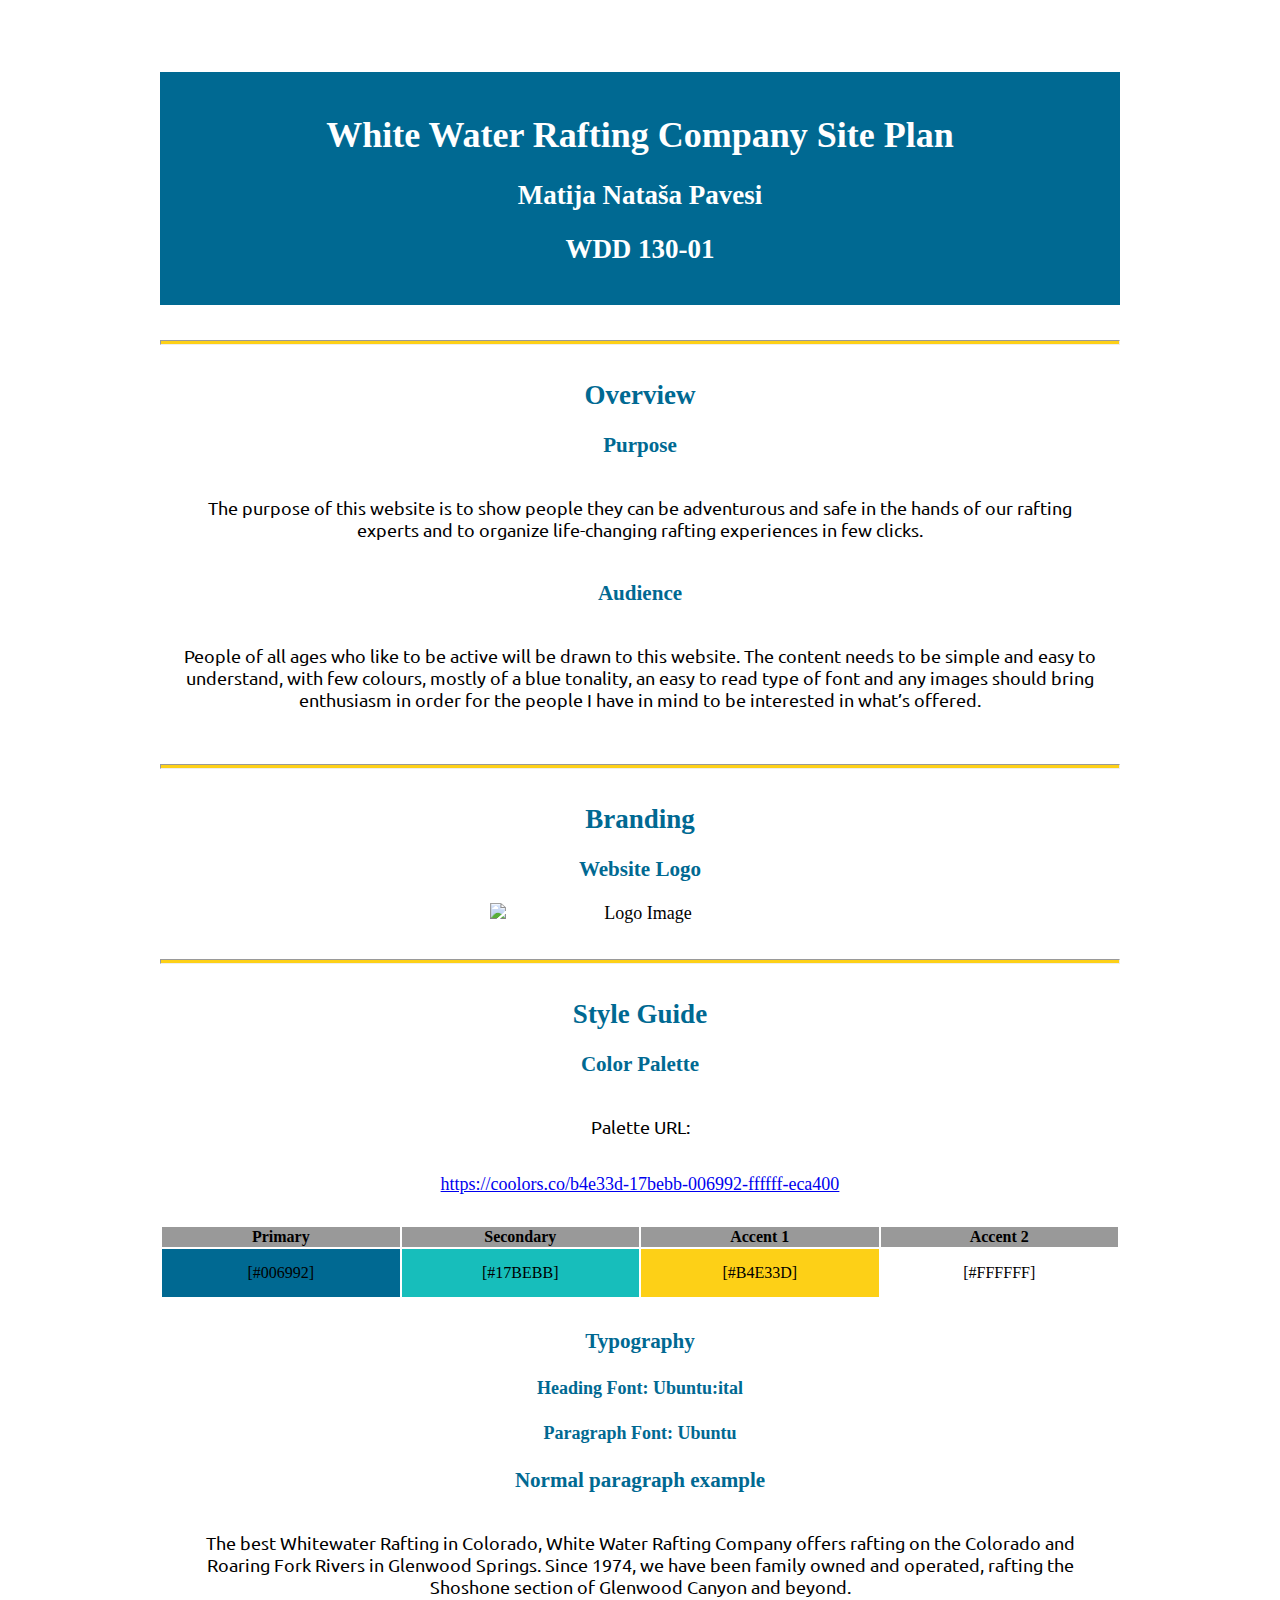
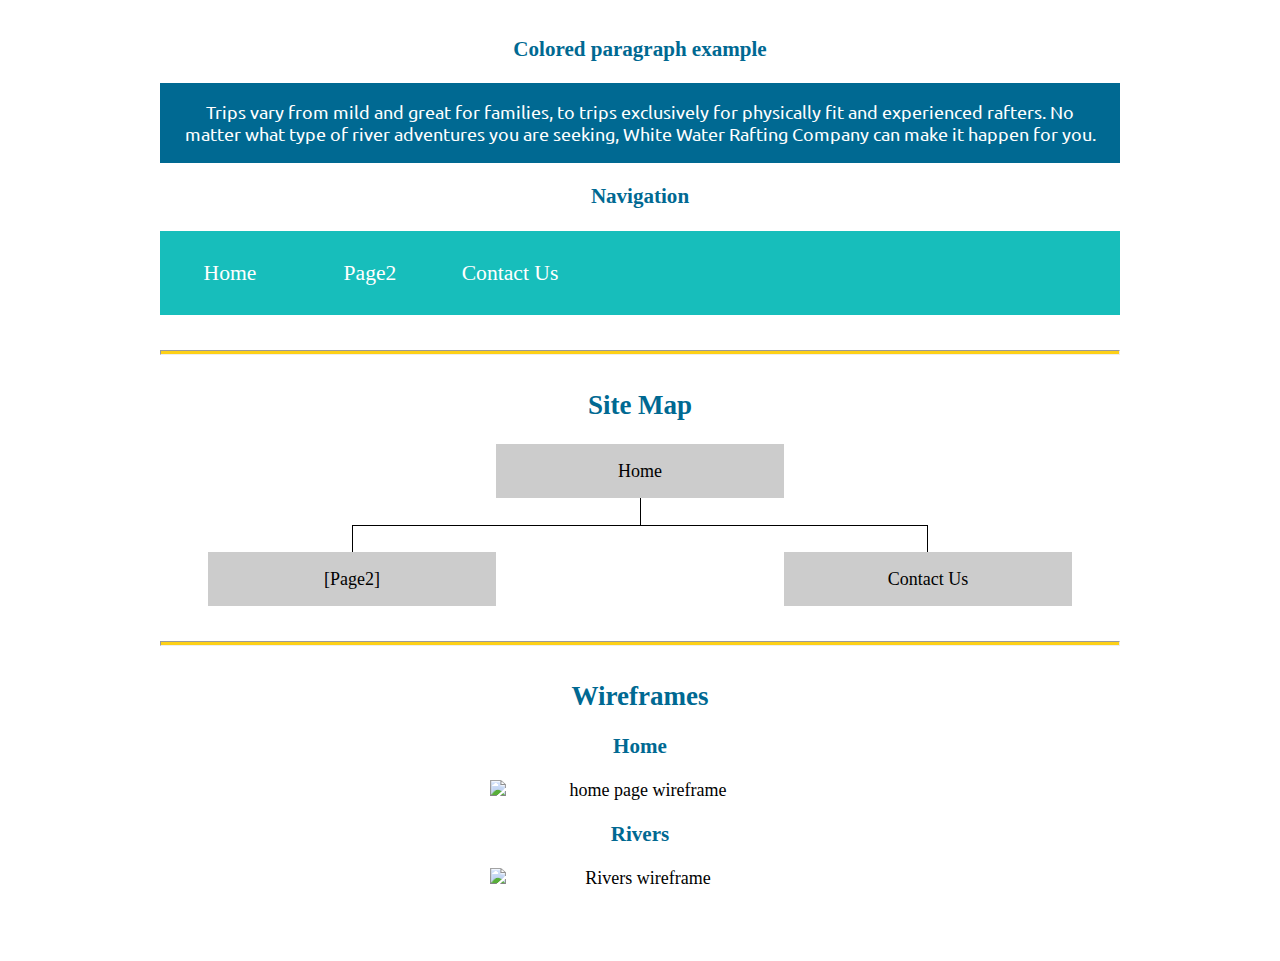
==== index.html @ e39a889e "Update and rename in.html to index.html" ====
<head>
    <meta charset="utf-8">
    <title>Site Plan</title>
    <link type="text/css" rel="stylesheet" href="site-plan-rafting.css">
  </head>
  
  <body>
    <header>
      <h1>White Water Rafting Company Site Plan</h1>
      <h2>Matija Nataša Pavesi</h2>
      <h2>WDD 130-01</h2>
      <!-- In the header above, add the name of your site, your name and class number. For example if you are in section 3 you would put WDD 130-03 -->
    </header>
    <main>
      <!-- ------------------------Steps 2-5------------------------------ -->
      <hr>
      <h2>Overview</h2>
      <h3>Purpose</h3>
      <p>The purpose of this website is to show people they can be adventurous and safe in the hands of our rafting experts and to organize life-changing rafting experiences in few clicks.</p>
      <!-- change this -->
  
      <h3>Audience</h3>
      <p>People of all ages who like to be active will be drawn to this website. The content needs to be simple and easy to understand, with few colours, mostly of a blue tonality, an easy to read type of font and any images should bring enthusiasm in order for the people I have in mind to be interested in what’s offered.</p>
      <!-- change this -->
  
      <hr>
      <h2>Branding</h2>
      <h3>Website Logo</h3>
      <!-- Replace this with some sort of logo for your site.  A logo can be as simple as the name of your site in a nice font :) -->
      <img src="White_Water_Rafting_Logo.png" alt="Logo Image">
      <hr>
      <h2>Style Guide</h2>
  
      <!-- ------------------------Steps 6-9------------------------------ -->
  
      <h3>Color Palette</h3>
      <!--  The colors you choose for a website are one of the most important decisions you will make. Follow the instructions on the activity in Canvas then return and replace the color codes below with the hex color codes (the 6 digit numbers that show at the bottom of each color) for the colors you have chosen below.  You should have at least 2 colors but do not have to fill in all 4 if you do not need them.  -->
  
      <!-- Copy and paste the URL to your finished palette below. Replace the href value that is there with yours. Make sure to paste it into both the href value and the content text of the <a> tag -->
      <p>Palette URL:</p>
      <a href="https://coolors.co/b4e33d-17bebb-006992-ffffff-eca400" target="_blank">https://coolors.co/b4e33d-17bebb-006992-ffffff-eca400</a>
  
      <table class="colors">
        <tbody><tr>
          <th>Primary</th>
          <th>Secondary</th>
          <th>Accent 1</th>
          <th>Accent 2</th>
        </tr>
        <!-- Replace the numbers in the boxes below with your hex color codes. Then switch to the site-plan.css file and change your colors there as well. -->
        <tr>
          <td class="primary">[#006992]</td>
          <td class="secondary">[#17BEBB]</td>
          <td class="accent1">[#B4E33D]</td>
          <td class="accent2">[#FFFFFF]</td>
        </tr>
      </tbody></table>
  
      <!-- ------------------------Steps 10-12------------------------------ -->
  
      <h3>Typography</h3>
      <!-- Choose a font for your paragraphs (body copy) and headlines. What font(s) have you chosen? Think also about which of your colors above you might use for background and font colors. -->
  
      <h4>
        Heading Font: Ubuntu:ital
        <!-- change this -->
      </h4>
      <h4>
        Paragraph Font: Ubuntu
        <!-- change this -->
      </h4>
      <h3>Normal paragraph example</h3>
      <p>
        The best Whitewater Rafting in Colorado, White Water Rafting Company
        offers rafting on the Colorado and Roaring Fork Rivers in Glenwood
        Springs. Since 1974, we have been family owned and operated, rafting the
        Shoshone section of Glenwood Canyon and beyond.
      </p>
      <h3>Colored paragraph example</h3>
      <p class="colored">
        Trips vary from mild and great for families, to trips exclusively for
        physically fit and experienced rafters. No matter what type of river
        adventures you are seeking, White Water Rafting Company can make it
        happen for you.
      </p>
  
      <!-- ------------------------Step 13------------------------------ -->
  
      <h3>Navigation</h3>
      <!-- Think about how you want your navigation bar to look. In the site-plan.css file change the colors to your colors to get the look you desire. -->
      <nav>
        <a href="#">Home</a>
        <a href="#">Page2</a>
        <a href="#">Contact Us</a>
      </nav>
      <hr>
      <h2>Site Map</h2>
      <div class="sitemap">
        <div class="sm-home">Home</div>
        <div class="sm-page2">
          [Page2]
          <!-- this page will have a name later -->
        </div>
        <div class="sm-page3">Contact Us</div>
  
        <div class="top">&nbsp;</div>
        <div class="left">&nbsp;</div>
        <div class="right">&nbsp;</div>
      </div>
      <hr>
      <h2>Wireframes</h2>
      <!-- Create an additional wireframe for your site. List it here below the Home page wireframe. -->
  
      <h3>Home</h3>
  
      <img src="https://byui-wdd.github.io/wdd130/rafting_images/wireframe_home.png" alt="home page wireframe">
  
      <h3>Rivers</h3>
  
      <img src="https://gomockingbird.com/projects/rfa2q76/4gXVnC" alt="Rivers wireframe">
    </main>
  
  
      </body>
---- site-plan-rafting.css ----
/* if you are using any Google fonts change the font names below to your fonts. 
Any spaces in your font name should be replaced with a +. 
Fonts are separated by a | */
@import url('https://fonts.googleapis.com/css2?family=Ubuntu:ital,wght@0,400;1,300&display=swap');

:root {
  /* change the values below to your colors from your palette */
  --primary-color: #006992   ;
  --secondary-color: #17BEBB ;
  --accent1-color: #FDD017;
  --accent2-color: white;

  /* change the values below to your chosen font(s) */
  --heading-font: "Ubuntu:ital";
  --paragraph-font: "Ubuntu", Akzidenz-Grotesk, sans-serif;

  /* these colors below should be chosen from among your palette colors above */
  --headline-color-on-white: #006992;  /* headlines on a white background */ 
  --headline-color-on-color: white; /* headlines on a colored background */ 
  --paragraph-color-on-white: #006992; /* paragraph text on a white background */ 
  --paragraph-color-on-color: white; /* paragraph text on a colored background */ 
  --paragraph-background-color: #006992  ;
  --nav-link-color: white;
  --nav-background-color: #17BEBB;
  --nav-hover-link-color: white;
  --nav-hover-background-color: #006992;
}


/*  Look around below...but DON'T CHANGE ANYTHING! */

body {
  max-width: 960px;
  margin: 0 auto;
  padding: 4em;
  font-size: 18px;
  text-align: center;
}
img {
  display: block;
  margin: 0 auto;
  max-width: 300px;
}
h1, h2, h3, h4, h5, h6 {
  font-family: var(--heading-font);
  color: var(--headline-color-on-white);
}
h2 {
  text-align: center;
}
hr {
  height: 3px;
  margin: 35px 0;
  background: var(--accent1-color);
}
header {
  padding: 1em;
  text-align: center;
  color: var(--paragraph-color-on-color);
  background-color: var(--paragraph-background-color);
}
header > h1, header > h2 {
  color: var(--headline-color-on-color);
}
p {
  font-family: var(--paragraph-font);
  color: var(--paragraph-color);
  padding: 1em;
}
.colors {
  width: 100%;
  min-width: 350px;
  margin: 30px auto;
  text-align: center;
}
.colors th {
  background-color: #999;
}
.colors td{
  width: 25%;
  height: 3em;
}
.primary {
  background-color: var(--primary-color);
}
.secondary {
  background-color: var(--secondary-color);
}
.accent1 {
  background-color: var(--accent1-color);
}
.accent2{
  background-color: var(--accent2-color);
}
p.colored {
  background-color: var(--paragraph-background-color);
  color: var(--paragraph-color-on-color);
}
nav {
  background-color: var(--nav-background-color);
  line-height: 3em;
  text-align: center;
  font-size: 1.2em;
}
nav  {
  list-style-type: none;
  display: flex;
}
nav a {
  padding:1em;
  min-width: 120px;
  text-decoration: none;
  padding: 10px;
}
nav a:link, nav a:visited {
  color: var(--nav-link-color);
}
nav a:hover {
  color: var(--nav-hover-link-color);
  background-color: var(--nav-hover-background-color);
}
.sitemap {
  display: grid;
  justify-content: center;

  grid-template-columns: repeat(6, 15%);
  grid-template-rows: 3em 1.5em 1.5em 3em;
  grid-template-areas: ". . home home . ."
    ". . . top . ."
    ". left left right right ."
    "page2 page2 . . page3 page3";
}
.sitemap > div {
  text-align: center;
}
.sm-home {
  grid-area: home;
  background-color: #ccc;
  line-height: 3em;
}
.sm-page2 {
  grid-area: page2;
  background-color: #ccc;
  line-height: 3em;
}
.sm-page3 {
  grid-area: page3;
  background-color: #ccc;
  line-height: 3em;
}
.top {
  grid-area: top;
  border-left: 1px solid;
}
.left {
  grid-area: left;
  border-top: 1px solid;
  border-left: 1px solid;
}
.right {
  grid-area: right;
  border-top: 1px solid;
  border-right: 1px solid;
	}
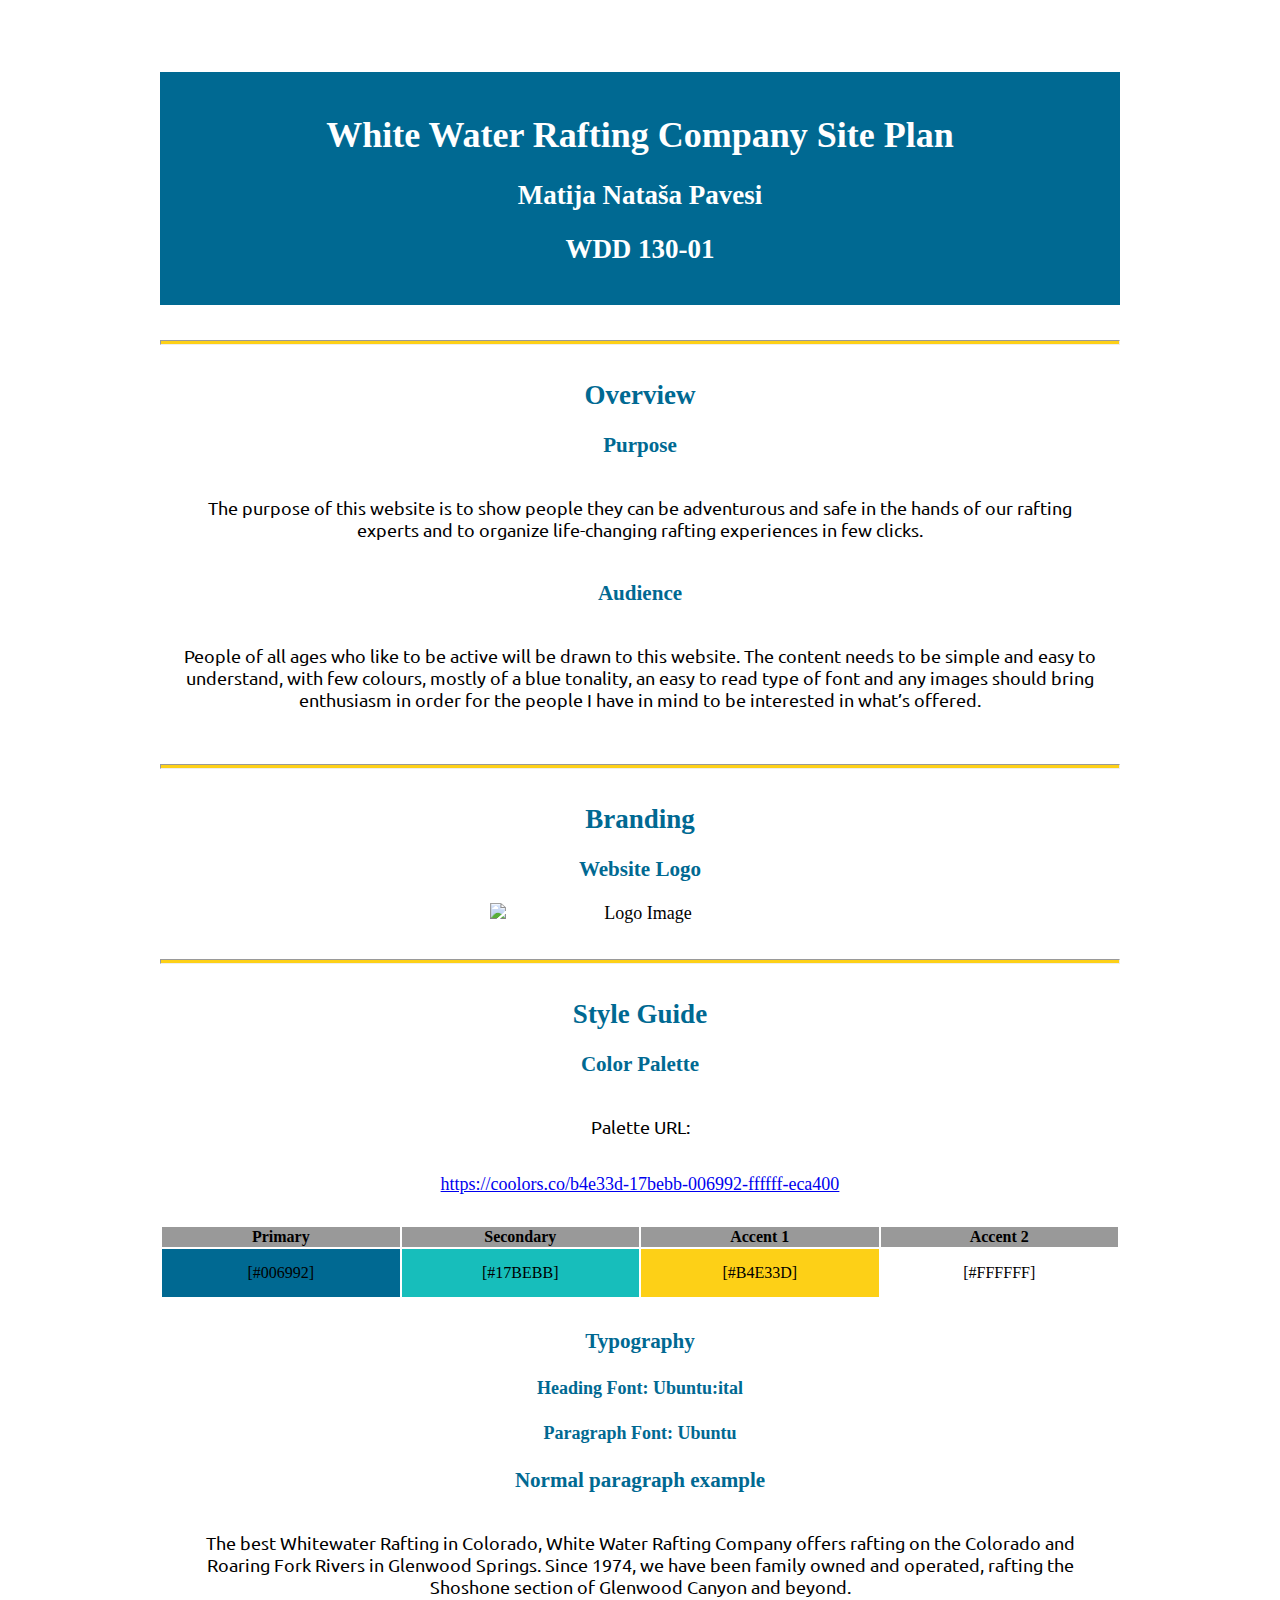
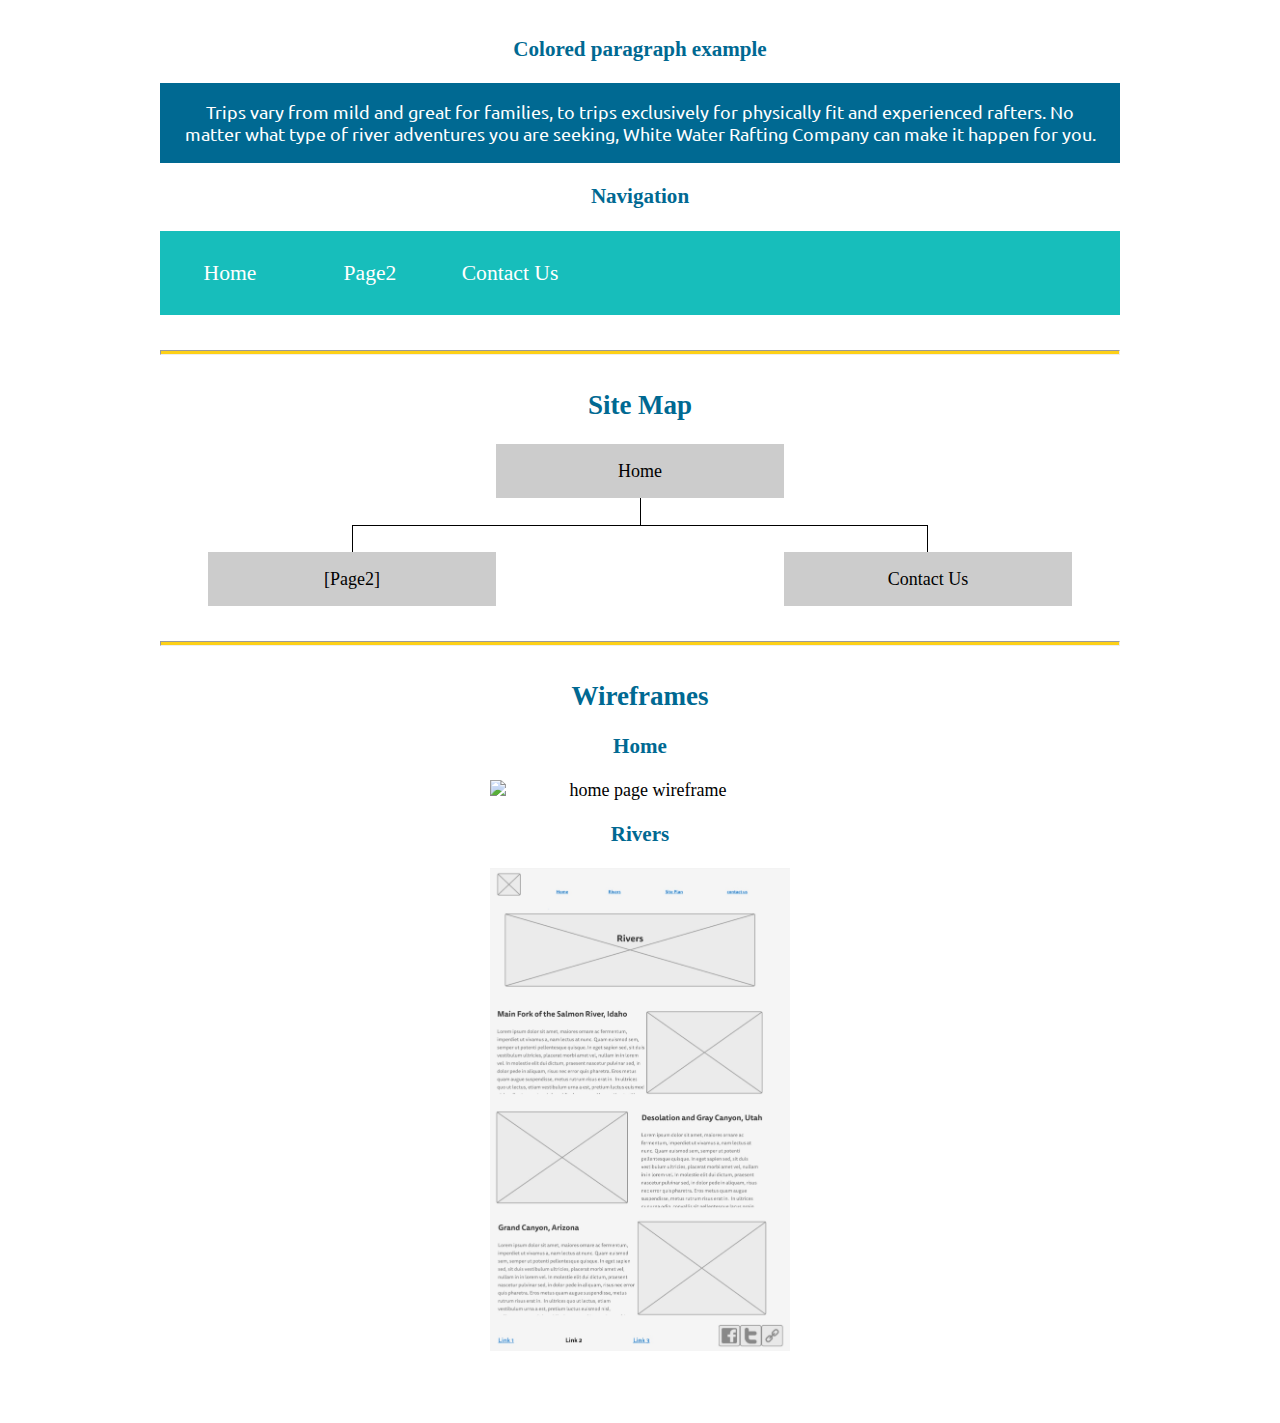
==== commit fe12a53f: "Update index.html" ====
--- a/index.html
+++ b/index.html
@@ -117,7 +117,7 @@
   
       <h3>Rivers</h3>
   
-      <img src="https://gomockingbird.com/projects/rfa2q76/4gXVnC" alt="Rivers wireframe">
+      <img src="IMG_9949.jpg" alt="Rivers wireframe">
     </main>
   
   
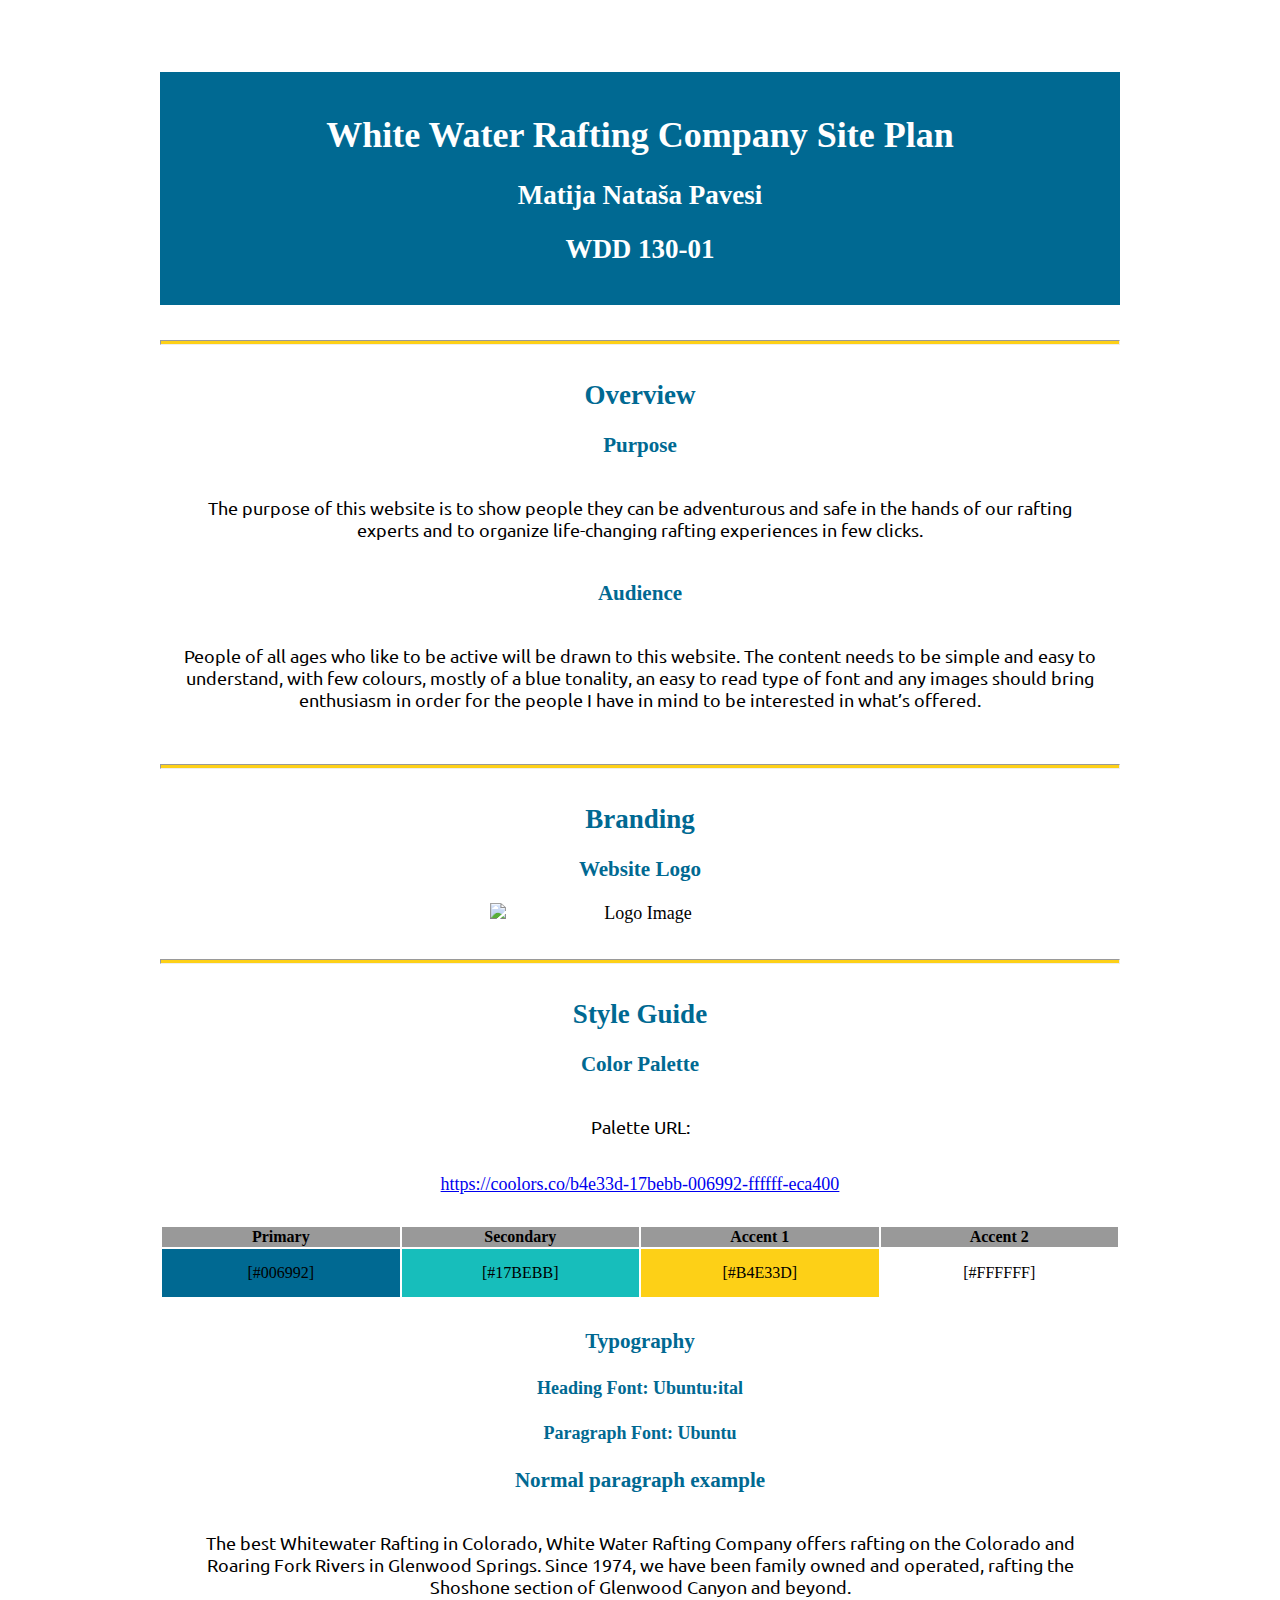
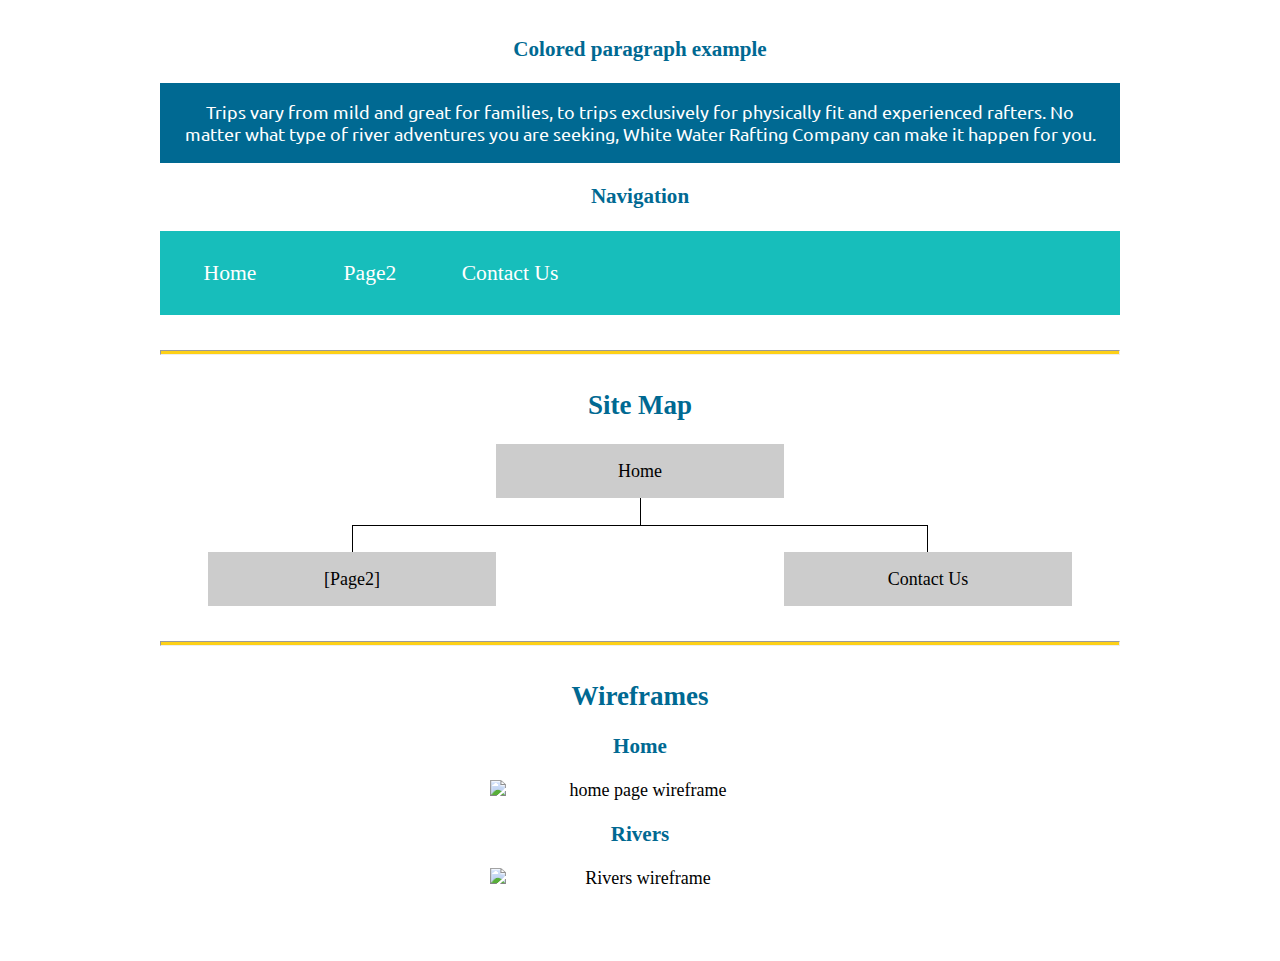
==== commit e81b7d90: "Update index.html" ====
--- a/index.html
+++ b/index.html
@@ -117,7 +117,7 @@
   
       <h3>Rivers</h3>
   
-      <img src="IMG_9949.jpg" alt="Rivers wireframe">
+      <img src="" alt="Rivers wireframe">
     </main>
   
   
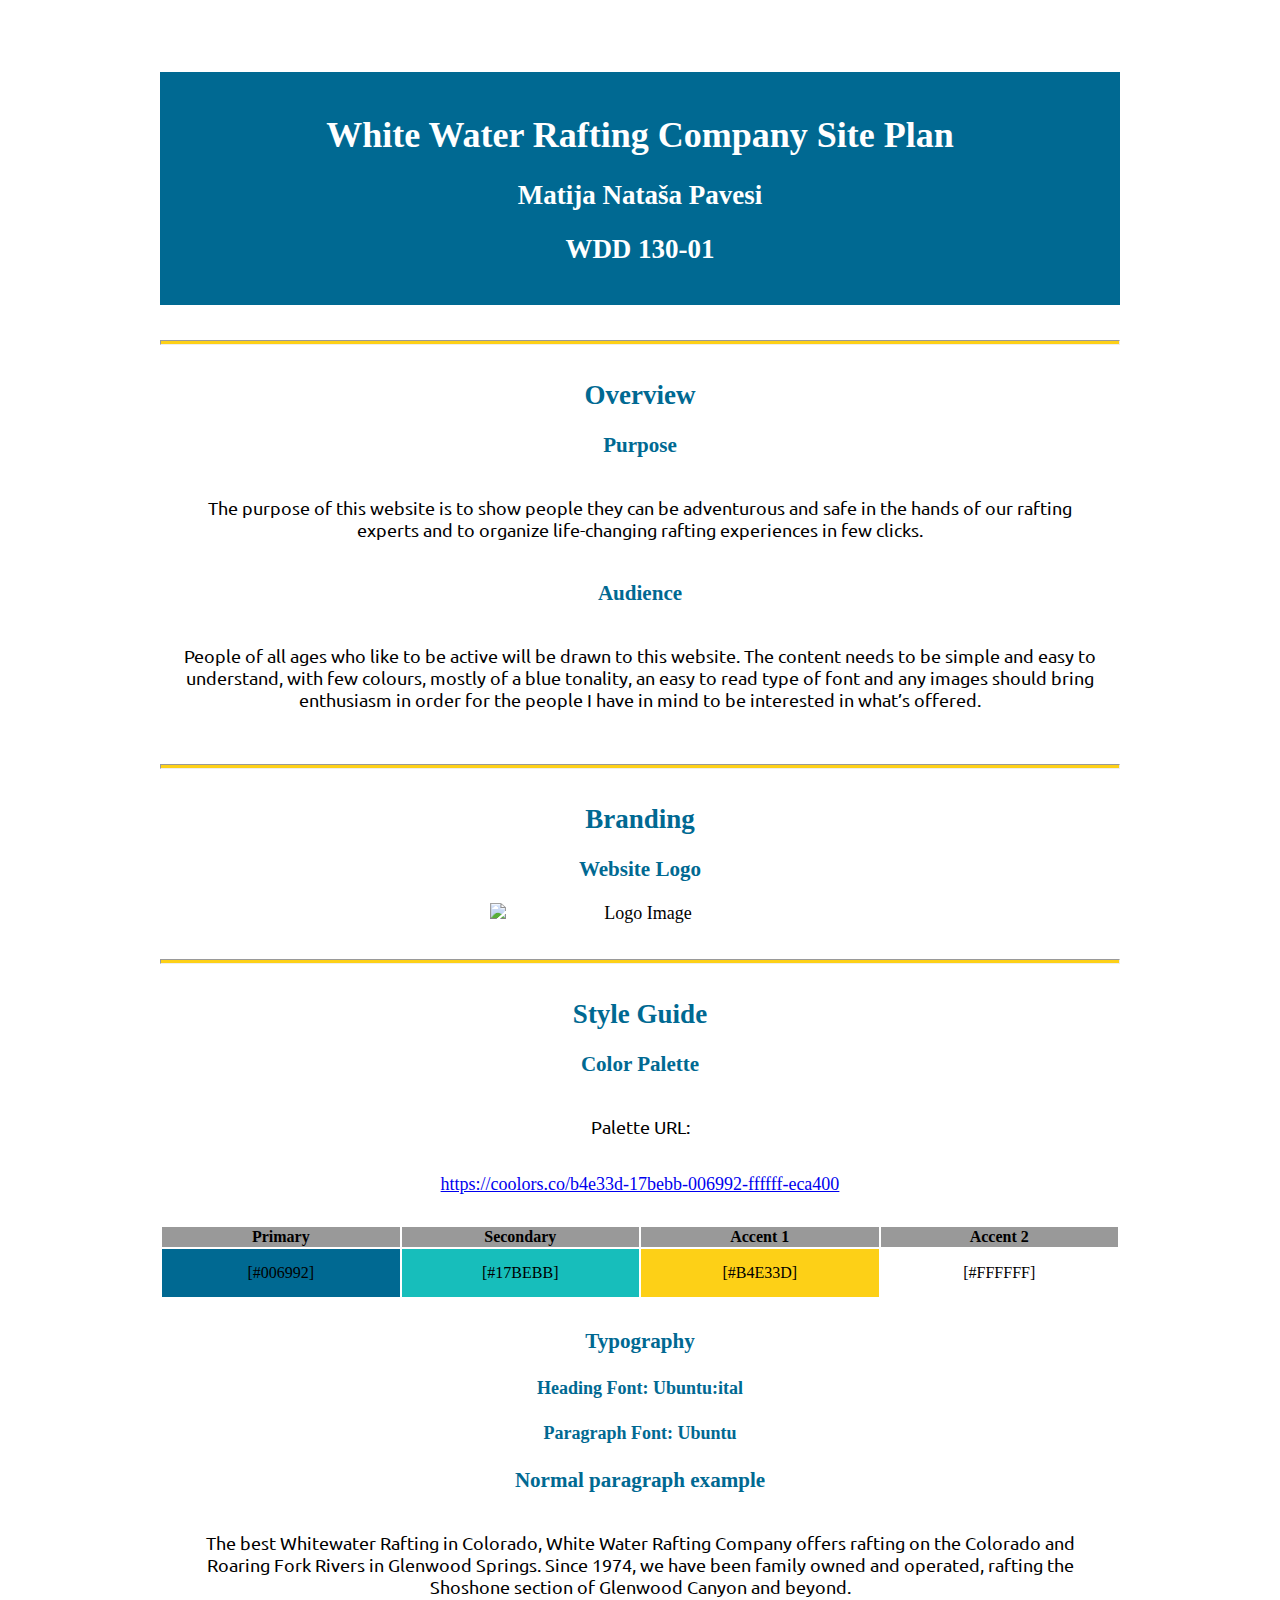
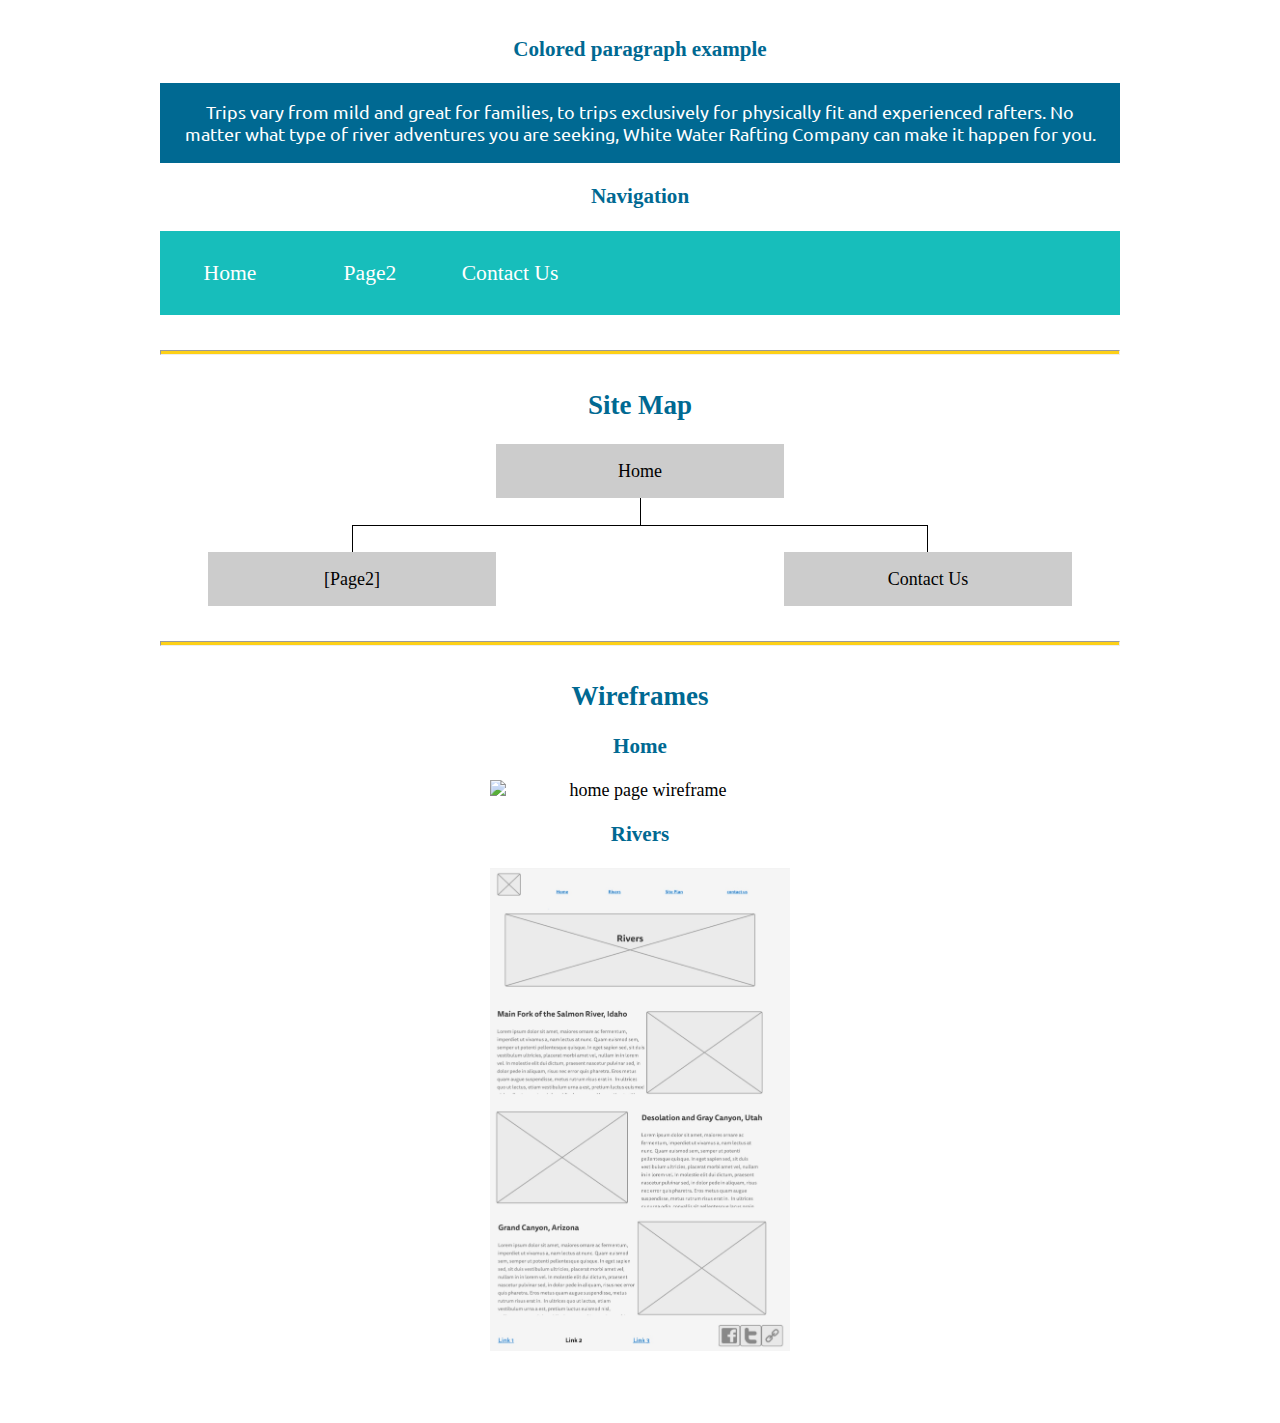
==== commit e5b6fd8b: "Update index.html" ====
--- a/index.html
+++ b/index.html
@@ -117,7 +117,7 @@
   
       <h3>Rivers</h3>
   
-      <img src="" alt="Rivers wireframe">
+      <img src="IMG_9949.jpg" alt="Rivers wireframe">
     </main>
   
   
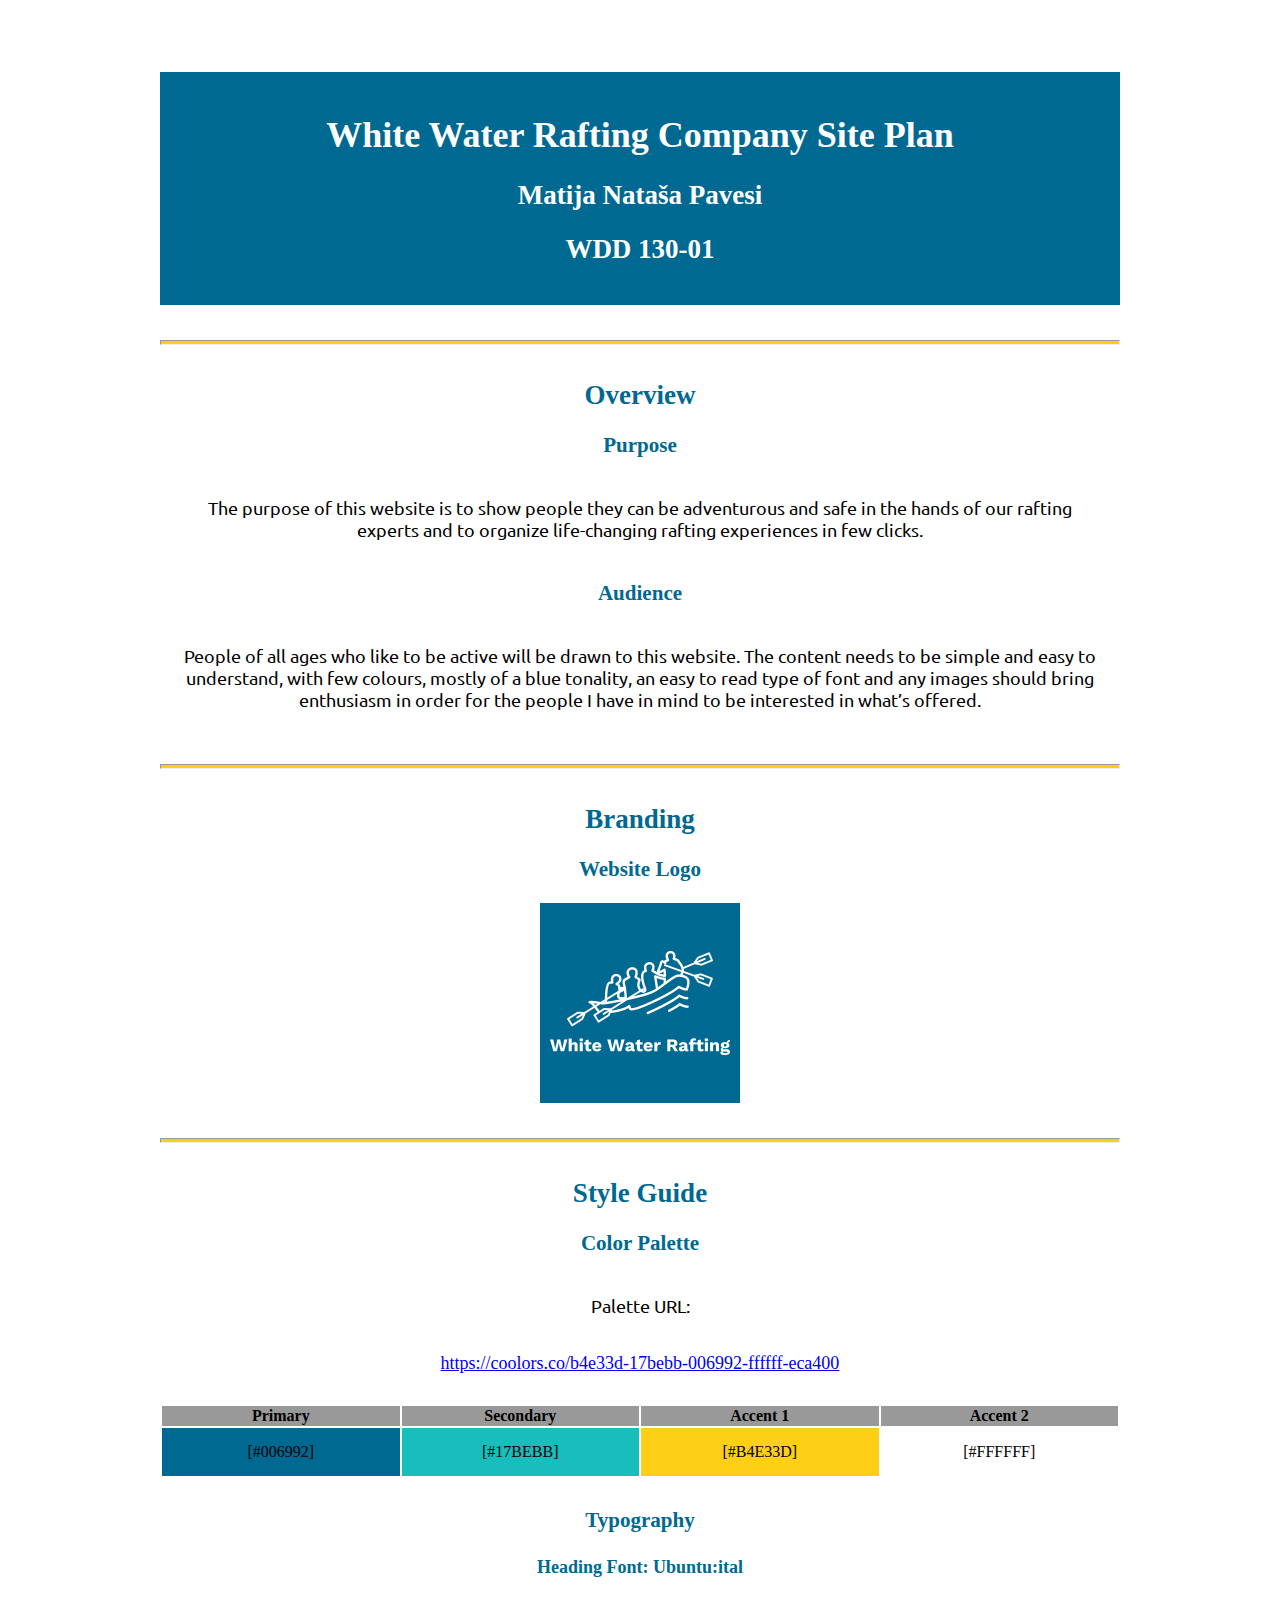
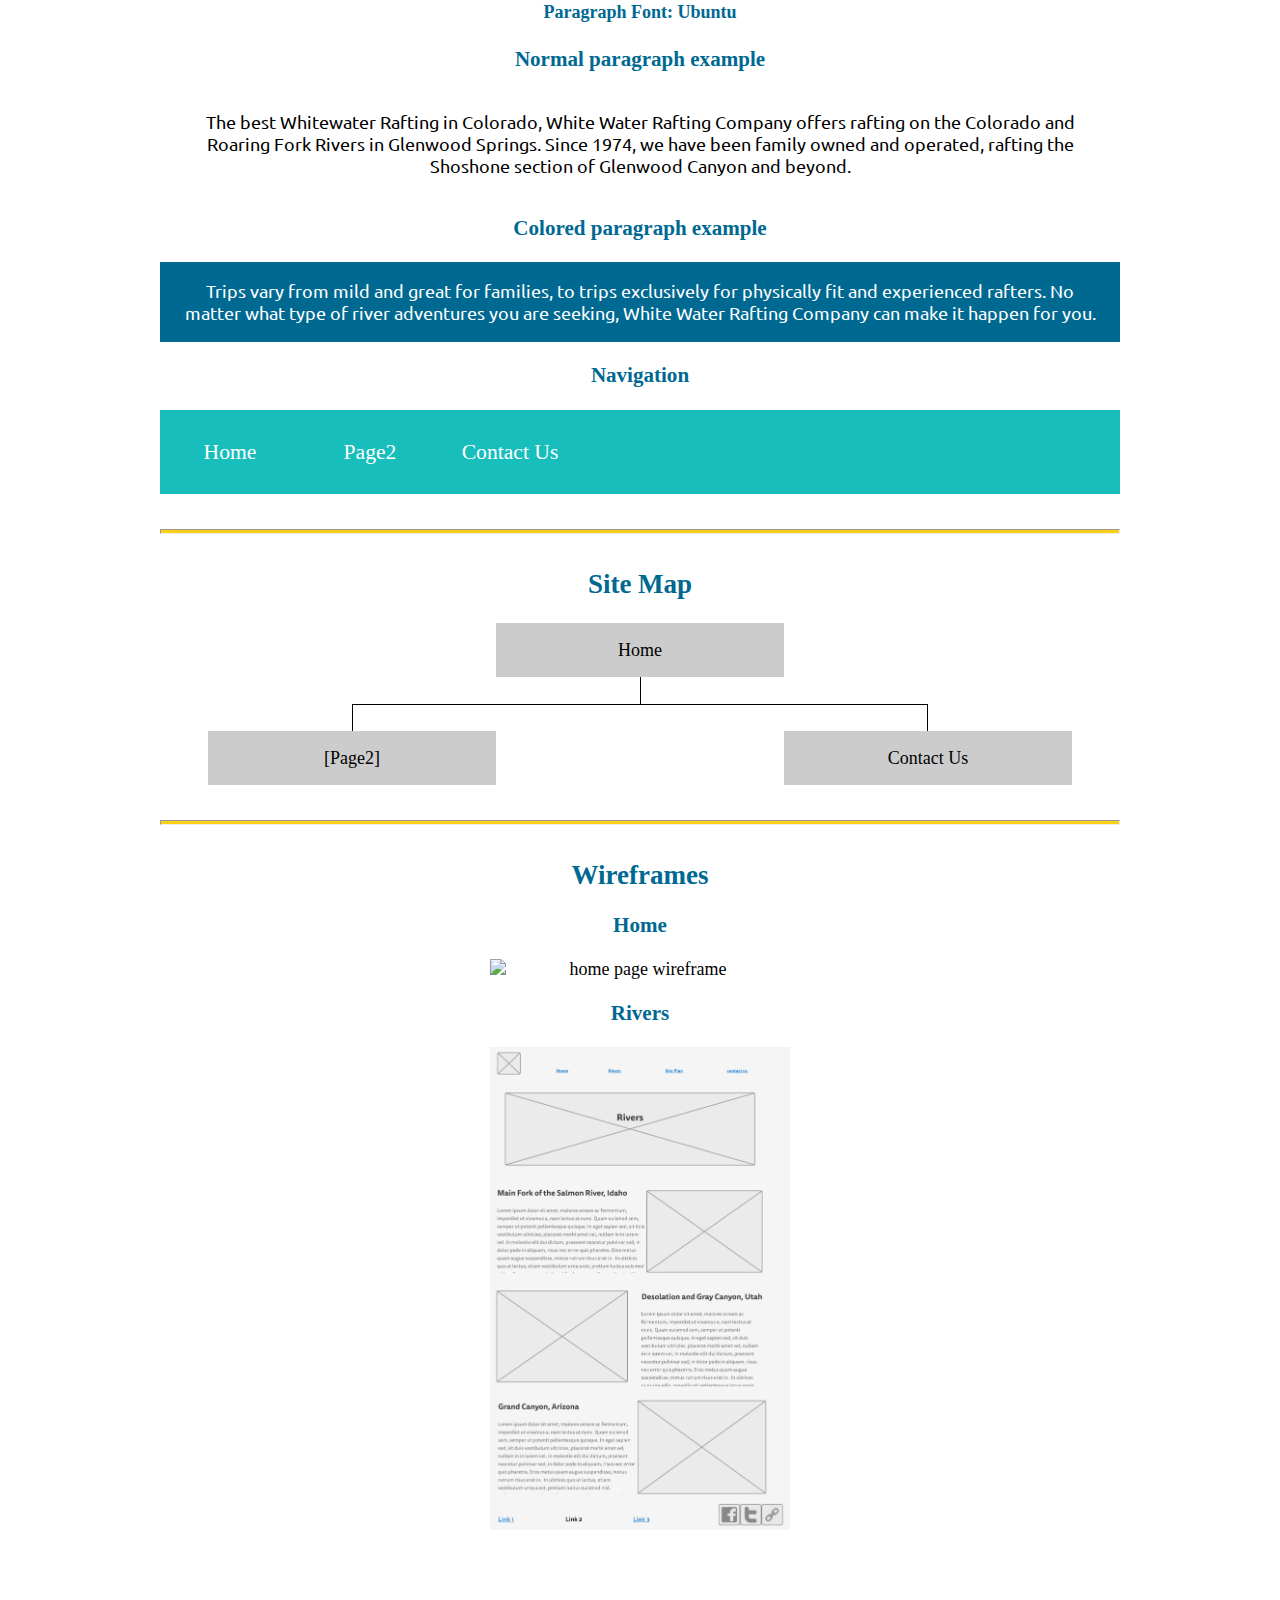
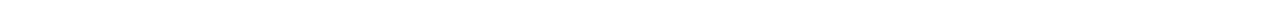
==== commit a0a57298: "Update index.html" ====
--- a/index.html
+++ b/index.html
@@ -27,7 +27,7 @@
       <h2>Branding</h2>
       <h3>Website Logo</h3>
       <!-- Replace this with some sort of logo for your site.  A logo can be as simple as the name of your site in a nice font :) -->
-      <img src="White_Water_Rafting_Logo.png" alt="Logo Image">
+      <img src="White_Water_Rafting_Logo.png.png" alt="Logo Image">
       <hr>
       <h2>Style Guide</h2>
   
